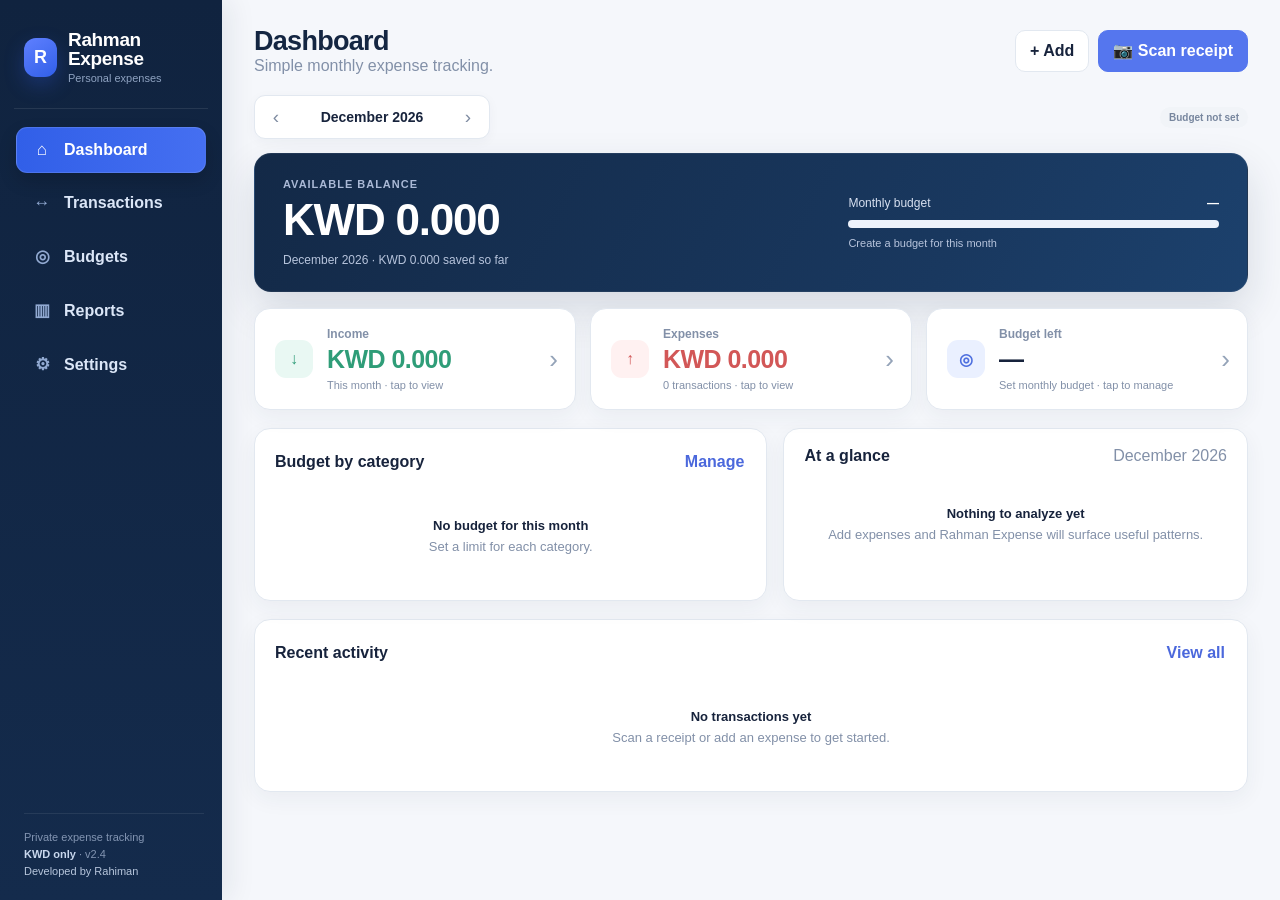
==== index.html @ 28bbaa5b "V4" ====
<!doctype html>
<html lang="en">
<head>
  <meta charset="utf-8" />
  <meta name="viewport" content="width=device-width, initial-scale=1, viewport-fit=cover" />
  <meta name="theme-color" content="#162947" />
  <meta http-equiv="Cache-Control" content="no-cache, no-store, must-revalidate" />
  <meta http-equiv="Pragma" content="no-cache" />
  <meta http-equiv="Expires" content="0" />
  <meta name="apple-mobile-web-app-capable" content="yes" />
  <meta name="apple-mobile-web-app-status-bar-style" content="default" />
  <meta name="apple-mobile-web-app-title" content="Rahman Expense" />
  <title>Rahman Expense — Personal Expense Manager</title>

  <!-- Rahman Expense deployment metadata. GitHub Pages serves this app from the /rahman-expense/ project path. -->
  <meta name="application-name" content="Rahman Expense" />
  <meta name="description" content="Rahman Expense personal expense manager — KWD only, responsive for iPhone and laptop. Developed by Rahiman." />
  <script>
    window.LEDGERLY_DEPLOYMENT = {
      app: 'Rahman Expense',
      version: '2.4',
      currency: 'KWD',
      hosting: 'GitHub Pages',
      projectHint: 'rahman-expense'
    };
  </script>
  <link rel="manifest" href="manifest.webmanifest?v=2.4" />
  <link rel="icon" href="icon.svg?v=2.4" type="image/svg+xml" />
  <link rel="stylesheet" href="styles.css?v=2.4" />
</head>
<body>
  <div id="app" class="app-shell" aria-live="polite"></div>
  <div id="modal-root"></div>
  <div id="toast-root" aria-live="assertive"></div>

  <script src="cloud-config.js?v=2.4"></script>
  <script src="app.js?v=2.4" defer></script>
</body>
</html>
---- styles.css ----
:root {
  color-scheme: light;
  --bg: #f4f7fb;
  --panel: #ffffff;
  --panel-soft: #f7f9fc;
  --text: #17233c;
  --muted: #8290a8;
  --border: #e2e8f0;
  --accent: #162947;
  --accent-2: #5576ee;
  --accent-soft: #eaf0ff;
  --green: #49b99a;
  --green-soft: #e9f8f3;
  --danger: #d25757;
  --danger-soft: #fff0f0;
  --success: #2f9d78;
  --warning: #d99b36;
  --shadow: 0 8px 24px rgba(31, 53, 84, .055);
  --radius: 16px;
  --safe-bottom: env(safe-area-inset-bottom, 0px);
  font-family: Inter, ui-sans-serif, -apple-system, BlinkMacSystemFont, "Segoe UI", sans-serif;
}

* { box-sizing: border-box; }
html, body { margin: 0; min-height: 100%; background: var(--bg); color: var(--text); }
body { -webkit-font-smoothing: antialiased; }
button, input, select, textarea { font: inherit; }
button { cursor: pointer; }
button:focus-visible, input:focus-visible, select:focus-visible, textarea:focus-visible { outline: 3px solid rgba(85,118,238,.2); outline-offset: 2px; }

.app-shell { min-height: 100vh; }
.layout { display: grid; grid-template-columns: 222px minmax(0, 1fr); min-height: 100vh; }
.sidebar { position: sticky; top: 0; height: 100vh; padding: 24px 16px; border-right: 1px solid var(--border); background: #fff; }
.brand { display: flex; align-items: center; gap: 11px; padding: 4px 8px 28px; }
.brand-mark { width: 39px; height: 39px; border-radius: 12px; display: grid; place-items: center; background: var(--accent); color: #fff; font-weight: 850; font-size: 18px; }
.brand h1 { font-size: 19px; line-height: 1; margin: 0; letter-spacing: -.35px; }
.brand p { margin: 4px 0 0; color: var(--muted); font-size: 11px; }
.nav { display: grid; gap: 5px; }
.nav-btn { width: 100%; border: 0; background: transparent; color: #687892; text-align: left; padding: 11px 12px; border-radius: 10px; display: flex; align-items: center; gap: 10px; font-weight: 680; min-height: 44px; }
.nav-btn:hover { background: var(--panel-soft); color: var(--text); }
.nav-btn.active { background: var(--accent-soft); color: #3f61d5; }
.nav-icon { width: 22px; text-align: center; font-size: 18px; }
.sidebar-footer { position: absolute; left: 24px; right: 18px; bottom: 20px; color: #9aa6b8; font-size: 11px; line-height: 1.55; }

.main { min-width: 0; width: 100%; max-width: 1380px; margin: 0 auto; padding: 26px 32px 96px; }
.topbar { display: flex; align-items: center; justify-content: space-between; gap: 18px; margin-bottom: 20px; }
.topbar h2 { margin: 0; font-size: 27px; letter-spacing: -.7px; }
.subtle { color: var(--muted); }
.actions { display: flex; flex-wrap: wrap; gap: 9px; }
.btn { border: 1px solid var(--border); background: #fff; color: var(--text); padding: 10px 14px; border-radius: 10px; font-weight: 720; min-height: 42px; }
.btn:hover { border-color: #cfd8e6; background: #fbfcfe; }
.btn.primary { border-color: var(--accent-2); background: var(--accent-2); color: #fff; }
.btn.soft { background: var(--accent-soft); color: #4263d6; border-color: transparent; }
.btn.danger { background: var(--danger-soft); color: var(--danger); border-color: transparent; }
.btn.icon { width: 42px; padding: 0; display: grid; place-items: center; }
.btn:disabled { opacity: .5; cursor: not-allowed; }
.text-btn { border: 0; background: transparent; color: #4b68dc; font-weight: 750; padding: 6px 2px; }

.dashboard-month { display: flex; align-items: center; justify-content: space-between; gap: 12px; margin-bottom: 14px; }
.month-switch { display: inline-flex; align-items: center; gap: 6px; background: #fff; border: 1px solid var(--border); border-radius: 11px; padding: 4px; }
.month-switch button { border: 0; background: transparent; width: 34px; height: 34px; border-radius: 8px; color: #7d8aa0; font-size: 19px; }
.month-switch button:hover { background: var(--panel-soft); color: var(--text); }
.month-label { min-width: 146px; text-align: center; font-weight: 760; font-size: 14px; }

.overview-card { background: var(--accent); color: #fff; border-radius: 17px; padding: 24px 28px; display: grid; grid-template-columns: minmax(0,1fr) minmax(300px,.7fr); gap: 36px; align-items: center; }
.eyebrow { color: #aab9d6; font-size: 11px; font-weight: 800; letter-spacing: .09em; }
.overview-value { margin-top: 6px; font-size: clamp(31px, 4vw, 44px); font-weight: 820; letter-spacing: -1.2px; line-height: 1.1; overflow-wrap: anywhere; }
.overview-note { color: #b7c4dc; font-size: 12px; margin-top: 9px; }
.overview-progress-head { display: flex; align-items: center; justify-content: space-between; gap: 14px; color: #d8e1f1; font-size: 12px; margin-bottom: 10px; }
.overview-progress-head strong { color: #fff; }
.overview-progress { height: 8px; background: #edf2fb; border-radius: 99px; overflow: hidden; }
.overview-progress > i { display: block; height: 100%; border-radius: inherit; background: var(--green); }
.overview-progress > i.warning { background: #e7b65f; }
.overview-progress > i.over { background: #ea7e7e; }
.overview-progress-note { margin-top: 9px; color: #b7c4dc; font-size: 11px; }

.summary-grid { display: grid; grid-template-columns: repeat(3, minmax(0,1fr)); gap: 14px; margin-top: 16px; }
.summary-card { min-width: 0; background: #fff; border: 1px solid var(--border); border-radius: var(--radius); padding: 18px 20px; display: flex; align-items: center; gap: 14px; box-shadow: var(--shadow); }
.summary-icon { width: 38px; height: 38px; flex: 0 0 auto; border-radius: 11px; display: grid; place-items: center; font-weight: 900; }
.summary-icon.income { background: var(--green-soft); color: var(--success); }
.summary-icon.expense { background: #fff1f1; color: var(--danger); }
.summary-icon.budget { background: var(--accent-soft); color: #4e6fdf; }
.summary-value { margin-top: 4px; font-size: clamp(18px,2.4vw,25px); font-weight: 820; letter-spacing: -.55px; overflow-wrap: anywhere; }
.summary-note { margin-top: 5px; color: var(--muted); font-size: 11px; }

.grid { display: grid; gap: 16px; }
.grid.stats { grid-template-columns: repeat(4, minmax(0, 1fr)); }
.grid.two { grid-template-columns: minmax(0, 1.05fr) minmax(300px, .95fr); }
.grid.three { grid-template-columns: repeat(3, minmax(0, 1fr)); }
.card { background: #fff; border: 1px solid var(--border); border-radius: var(--radius); padding: 18px 20px; box-shadow: var(--shadow); min-width: 0; }
.card h3 { margin: 0 0 14px; font-size: 16px; }
.metric-label { color: var(--muted); font-size: 12px; font-weight: 650; }
.metric { margin-top: 7px; font-size: clamp(21px, 3vw, 29px); line-height: 1.08; font-weight: 820; letter-spacing: -.8px; overflow-wrap: anywhere; }
.metric.negative, .negative { color: var(--danger); }
.metric.positive, .positive { color: var(--success); }
.metric-note { margin-top: 8px; color: var(--muted); font-size: 11px; }

.section { margin-top: 18px; }
.section-head { display: flex; align-items: center; justify-content: space-between; gap: 12px; margin: 0 0 13px; }
.section-head h3 { margin: 0; font-size: 16px; }
.compact-note { margin-top: 8px; font-size: 11px; }

.progress { height: 8px; background: #edf1f6; border-radius: 99px; overflow: hidden; }
.progress > i { display: block; height: 100%; border-radius: inherit; background: var(--green); }
.progress > i.warning { background: var(--warning); }
.progress > i.over { background: var(--danger); }
.progress-row { display: grid; grid-template-columns: minmax(118px,1fr) 1.5fr minmax(140px,.8fr); gap: 12px; align-items: center; margin: 15px 0; }
.progress-row .name { font-weight: 680; overflow: hidden; text-overflow: ellipsis; white-space: nowrap; font-size: 13px; }
.progress-row .amount { text-align: right; font-size: 11px; color: var(--muted); white-space: nowrap; }

.list { display: grid; }
.tx-row { display: grid; grid-template-columns: 42px minmax(0,1fr) auto auto; gap: 12px; align-items: center; padding: 12px 0; border-bottom: 1px solid #edf1f5; }
.tx-row:last-child { border-bottom: 0; }
.tx-icon { width: 40px; height: 40px; border-radius: 11px; display: grid; place-items: center; background: #f3f6fa; font-size: 18px; }
.tx-title { font-weight: 750; white-space: nowrap; overflow: hidden; text-overflow: ellipsis; font-size: 13px; }
.tx-meta { color: var(--muted); font-size: 11px; margin-top: 3px; white-space: nowrap; overflow: hidden; text-overflow: ellipsis; }
.tx-amount { font-weight: 790; white-space: nowrap; font-size: 13px; }
.tx-amount.expense { color: var(--danger); }
.tx-amount.income { color: var(--success); }
.mini-menu { border: 0; background: transparent; color: var(--muted); width: 34px; height: 34px; border-radius: 9px; }
.mini-menu:hover { background: var(--panel-soft); }

.empty { padding: 28px 15px; text-align: center; color: var(--muted); font-size: 13px; }
.empty b { display: block; color: var(--text); margin-bottom: 6px; }
.filters { display: grid; grid-template-columns: 1fr 170px 180px; gap: 10px; margin-bottom: 14px; }
.field { display: grid; gap: 6px; }
.field label { font-size: 11px; color: var(--muted); font-weight: 720; }
.input, .select, .textarea { width: 100%; border: 1px solid var(--border); background: #fff; color: var(--text); border-radius: 10px; padding: 10px 11px; min-height: 42px; font-size: 16px; }
.textarea { min-height: 84px; resize: vertical; }

.budget-table { width: 100%; border-collapse: collapse; }
.budget-table th, .budget-table td { text-align: left; padding: 12px 10px; border-bottom: 1px solid #edf1f5; vertical-align: middle; }
.budget-table th { color: var(--muted); font-size: 11px; font-weight: 760; }
.budget-table td { font-size: 13px; }
.budget-table td:last-child, .budget-table th:last-child { text-align: right; }
.budget-input { max-width: 140px; text-align: right; }
.status-pill { display: inline-flex; align-items: center; gap: 6px; border-radius: 999px; padding: 5px 9px; font-size: 10px; font-weight: 760; background: #f1f4f8; color: #77869e; white-space: nowrap; }
.status-pill.good { background: var(--green-soft); color: var(--success); }
.status-pill.warn { background: #fff6e7; color: #b3791f; }
.status-pill.over { background: var(--danger-soft); color: var(--danger); }

.donut-wrap { display: flex; align-items: center; gap: 24px; min-width: 0; }
.donut { width: 170px; aspect-ratio: 1; border-radius: 50%; display: grid; place-items: center; position: relative; flex: 0 0 auto; background: conic-gradient(#e7ece9 0 100%); }
.donut::after { content: ''; width: 102px; aspect-ratio: 1; border-radius: 50%; background: #fff; position: absolute; }
.donut-center { position: relative; z-index: 1; text-align: center; }
.donut-center b { display: block; font-size: 17px; }
.donut-center small { color: var(--muted); font-size: 10px; }
.legend { display: grid; gap: 9px; min-width: 0; }
.legend-row { display: grid; grid-template-columns: 9px minmax(0,1fr) auto; gap: 8px; align-items: center; font-size: 12px; }
.legend-dot { width: 9px; height: 9px; border-radius: 50%; }
.legend-name { white-space: nowrap; overflow: hidden; text-overflow: ellipsis; }
.legend-val { color: var(--muted); white-space: nowrap; }

.trend { height: 182px; display: flex; align-items: stretch; gap: 12px; padding-top: 10px; }
.trend-item { min-width: 0; flex: 1; display: grid; grid-template-rows: 1fr auto auto; gap: 6px; text-align: center; color: var(--muted); font-size: 10px; }
.trend-bar-wrap { display: flex; align-items: flex-end; justify-content: center; min-height: 115px; }
.trend-bar { width: min(34px, 70%); background: var(--accent-2); border-radius: 6px 6px 2px 2px; min-height: 2px; }
.trend-val { color: var(--text); font-weight: 700; font-size: 9px; overflow: hidden; text-overflow: ellipsis; }

.modal-backdrop { position: fixed; inset: 0; z-index: 50; background: rgba(17,31,52,.52); display: grid; place-items: center; padding: 18px; }
.modal { width: min(700px, 100%); max-height: 90vh; overflow: auto; background: #fff; border-radius: 20px; box-shadow: 0 30px 90px rgba(0,0,0,.22); border: 1px solid rgba(255,255,255,.5); }
.modal-head { position: sticky; top: 0; z-index: 1; display: flex; align-items: center; justify-content: space-between; gap: 14px; padding: 17px 19px; border-bottom: 1px solid var(--border); background: rgba(255,255,255,.97); backdrop-filter: blur(12px); }
.modal-head h3 { margin: 0; font-size: 19px; }
.modal-body { padding: 19px; }
.modal-foot { position: sticky; bottom: 0; display: flex; justify-content: flex-end; gap: 10px; padding: 15px 19px calc(15px + var(--safe-bottom)); border-top: 1px solid var(--border); background: rgba(255,255,255,.97); backdrop-filter: blur(12px); }
.form-grid { display: grid; grid-template-columns: repeat(2, minmax(0,1fr)); gap: 13px; }
.form-grid .span2 { grid-column: 1 / -1; }
.segmented { display: grid; grid-template-columns: repeat(3, 1fr); gap: 5px; background: #f2f5f9; padding: 4px; border-radius: 11px; }
.segmented button { border: 0; border-radius: 8px; background: transparent; padding: 10px 7px; font-weight: 740; color: var(--muted); }
.segmented button.active { background: #fff; color: #4e6fdf; box-shadow: 0 1px 4px rgba(0,0,0,.06); }

.scan-box { border: 1px dashed #bdc8d8; background: #f8fafc; border-radius: 14px; padding: 14px; }
.scan-preview { display: grid; grid-template-columns: 106px minmax(0,1fr); gap: 14px; align-items: center; }
.scan-preview img { width: 106px; height: 106px; object-fit: cover; border-radius: 11px; background: #f1f4f8; }
.scan-status { color: var(--muted); font-size: 12px; line-height: 1.45; }
.scan-status strong { color: var(--text); }
.toast { position: fixed; right: 18px; bottom: calc(18px + var(--safe-bottom)); z-index: 80; max-width: min(390px, calc(100vw - 36px)); background: var(--accent); color: #fff; border-radius: 11px; padding: 12px 14px; box-shadow: var(--shadow); font-weight: 650; font-size: 13px; }

.settings-grid { display: grid; grid-template-columns: repeat(2,minmax(0,1fr)); gap: 16px; }
.setting-row { display: flex; justify-content: space-between; gap: 14px; align-items: center; padding: 12px 0; border-bottom: 1px solid #edf1f5; }
.setting-row:last-child { border-bottom: 0; }
.switch { position: relative; width: 46px; height: 27px; flex: 0 0 auto; }
.switch input { opacity: 0; position: absolute; }
.switch span { position: absolute; inset: 0; border-radius: 99px; background: #cad4e0; transition: .2s; }
.switch span::after { content: ''; position: absolute; width: 21px; height: 21px; border-radius: 50%; background: #fff; top: 3px; left: 3px; transition: .2s; box-shadow: 0 1px 5px rgba(0,0,0,.16); }
.switch input:checked + span { background: var(--accent-2); }
.switch input:checked + span::after { transform: translateX(19px); }
.mobile-nav { display: none; }

@media (max-width: 1050px) {
  .layout { grid-template-columns: 1fr; }
  .sidebar { display: none; }
  .main { max-width: none; padding: 20px 20px 100px; }
  .grid.stats { grid-template-columns: repeat(2, minmax(0,1fr)); }
  .grid.two { grid-template-columns: 1fr; }
  .overview-card { grid-template-columns: minmax(0,1fr) minmax(260px,.8fr); }
  .mobile-nav { position: fixed; display: grid; grid-template-columns: repeat(5, 1fr); left: 0; right: 0; bottom: 0; z-index: 40; border-top: 1px solid var(--border); background: rgba(255,255,255,.97); backdrop-filter: blur(16px); padding: 6px 8px calc(6px + var(--safe-bottom)); }
  .mobile-nav button { border: 0; background: transparent; color: #8390a6; border-radius: 10px; min-height: 49px; font-size: 9px; font-weight: 730; }
  .mobile-nav button span { display: block; font-size: 19px; line-height: 1.05; margin-bottom: 3px; }
  .mobile-nav button.active { color: #4e6fdf; background: var(--accent-soft); }
}

@media (max-width: 720px) {
  .main { padding: 15px 13px 94px; }
  .topbar { align-items: flex-start; flex-direction: column; gap: 12px; }
  .topbar h2 { font-size: 23px; }
  .actions { width: 100%; }
  .actions .btn { flex: 1 1 0; }
  .dashboard-month { align-items: stretch; flex-direction: column; }
  .month-switch { width: 100%; justify-content: space-between; }
  .month-label { min-width: 0; flex: 1; }
  .dashboard-month > .status-pill { align-self: flex-start; }
  .overview-card { grid-template-columns: 1fr; gap: 22px; padding: 21px 18px; }
  .overview-value { font-size: 32px; }
  .summary-grid { grid-template-columns: 1fr; gap: 9px; }
  .summary-card { padding: 14px 15px; }
  .summary-value { font-size: 21px; }
  .grid.stats { grid-template-columns: 1fr 1fr; gap: 9px; }
  .grid.three, .settings-grid { grid-template-columns: 1fr; }
  .card { border-radius: 14px; padding: 15px; }
  .metric { font-size: 20px; }
  .filters { grid-template-columns: 1fr; }
  .form-grid { grid-template-columns: 1fr; }
  .form-grid .span2 { grid-column: auto; }
  .tx-row { grid-template-columns: 40px minmax(0,1fr) auto; gap: 9px; }
  .tx-row .mini-menu { display: none; }
  .tx-amount { font-size: 12px; }
  .donut-wrap { align-items: flex-start; flex-direction: column; }
  .donut { width: 150px; align-self: center; }
  .progress-row { grid-template-columns: minmax(110px,1fr) 1.3fr; gap: 8px; }
  .progress-row .amount { grid-column: 1 / -1; text-align: left; margin-top: -3px; }
  .budget-table thead { display: none; }
  .budget-table, .budget-table tbody, .budget-table tr, .budget-table td { display: block; width: 100%; }
  .budget-table tr { padding: 11px 0; border-bottom: 1px solid var(--border); }
  .budget-table td { border: 0; padding: 5px 0; text-align: left !important; }
  .budget-table td[data-label]::before { content: attr(data-label); display: inline-block; min-width: 96px; color: var(--muted); font-size: 11px; }
  .budget-input { max-width: 155px; }
  .scan-preview { grid-template-columns: 78px minmax(0,1fr); }
  .scan-preview img { width: 78px; height: 78px; }
  .modal-backdrop { padding: 0; align-items: end; }
  .modal { width: 100%; max-height: 94vh; border-radius: 20px 20px 0 0; }
  .modal-head, .modal-body, .modal-foot { padding-left: 15px; padding-right: 15px; }
  .modal-foot .btn { flex: 1; }
  .toast { right: 12px; bottom: calc(78px + var(--safe-bottom)); max-width: calc(100vw - 24px); }
}

@media (max-width: 390px) {
  .grid.stats { grid-template-columns: 1fr; }
  .overview-value { font-size: 29px; }
  .mobile-nav { padding-left: 4px; padding-right: 4px; }
  .mobile-nav button { font-size: 8px; }
  .scan-preview { grid-template-columns: 1fr; }
}

@media print {
  .sidebar, .mobile-nav, .topbar .actions, .dashboard-month .status-pill, .text-btn, .btn { display: none !important; }
  .layout { display: block; }
  .main { max-width: none; padding: 0; }
  body { background: #fff; }
  .card, .summary-card, .overview-card { box-shadow: none; break-inside: avoid; }
}

/* Ledgerly v1.6 — professional navigation and dashboard refinement */
:root {
  --sidebar-bg: #10233f;
  --sidebar-bg-2: #142b4c;
  --sidebar-text: #dbe6f7;
  --sidebar-muted: #8395b2;
  --sidebar-hover: rgba(255,255,255,.075);
  --sidebar-active: #315fe8;
  --sidebar-active-soft: rgba(49,95,232,.22);
}

/* Desktop left navigation */
.sidebar {
  border-right: 0;
  background: linear-gradient(180deg, var(--sidebar-bg) 0%, var(--sidebar-bg-2) 100%);
  box-shadow: 8px 0 26px rgba(20,39,68,.08);
}
.brand {
  margin: -2px -2px 18px;
  padding: 8px 10px 24px;
  border-bottom: 1px solid rgba(255,255,255,.09);
}
.brand-mark {
  background: linear-gradient(145deg, #5f80ff, #315fe8);
  color: #fff;
  box-shadow: 0 8px 20px rgba(49,95,232,.28);
}
.brand h1 { color: #fff; }
.brand p { color: #8fa3c1; }
.nav { gap: 7px; }
.nav-btn {
  color: var(--sidebar-text);
  border: 1px solid transparent;
  padding: 12px 13px;
  border-radius: 11px;
  font-weight: 680;
  transition: background .16s ease, color .16s ease, border-color .16s ease, transform .16s ease;
}
.nav-btn:hover {
  background: var(--sidebar-hover);
  color: #fff;
  border-color: rgba(255,255,255,.055);
}
.nav-btn.active {
  color: #fff;
  background: linear-gradient(90deg, var(--sidebar-active) 0%, #456ff1 100%);
  border-color: rgba(255,255,255,.12);
  box-shadow: 0 8px 18px rgba(0,0,0,.16);
}
.nav-icon {
  width: 24px;
  color: #91a9d1;
  font-size: 17px;
}
.nav-btn.active .nav-icon { color: #fff; }
.sidebar-footer {
  color: var(--sidebar-muted);
  border-top: 1px solid rgba(255,255,255,.08);
  padding-top: 15px;
}
.sidebar-footer b { color: #c9d8ee; }

/* Dashboard surfaces */
.main { background: #f5f7fb; }
.overview-card {
  background: linear-gradient(118deg, #132947 0%, #19385f 70%, #1c416d 100%);
  box-shadow: 0 18px 42px rgba(18,40,70,.14);
  border: 1px solid rgba(255,255,255,.06);
}
.summary-card,
.card {
  box-shadow: 0 7px 22px rgba(28,48,77,.055);
}
.summary-card {
  transition: transform .16s ease, box-shadow .16s ease, border-color .16s ease;
}
@media (hover:hover) and (pointer:fine) {
  .summary-card:hover {
    transform: translateY(-2px);
    border-color: #d8e0eb;
    box-shadow: 0 12px 28px rgba(28,48,77,.085);
  }
}
.topbar h2 { color: #142642; font-weight: 820; }
.month-switch { box-shadow: 0 3px 12px rgba(29,49,78,.04); }

/* Mobile keeps the same professional identity without a heavy sidebar */
@media (max-width: 1050px) {
  .main { background: var(--bg); }
  .mobile-nav {
    border-top-color: #dce3ed;
    box-shadow: 0 -8px 24px rgba(23,43,72,.07);
  }
  .mobile-nav button.active {
    color: #315fe8;
    background: #eaf0ff;
  }
}

/* v1.7 private cross-device sync */
.sync-card { border-color: #dce5f2; }
.sync-head { display:flex; align-items:flex-start; justify-content:space-between; gap:16px; }
.sync-head h3 { margin-bottom:0; }
.sync-form { display:grid; grid-template-columns:1.1fr 1.35fr 1fr; gap:12px; margin-top:18px; }
.sync-meta { display:flex; flex-wrap:wrap; gap:10px 22px; margin-top:14px; padding-top:13px; border-top:1px solid var(--border); color:var(--muted); font-size:11px; }
.privacy-note { margin-top:14px; padding:11px 12px; border-radius:11px; background:#f6f8fb; color:#65738a; font-size:11px; line-height:1.5; }
@media (max-width: 800px) { .sync-form { grid-template-columns:1fr; } .sync-head { flex-direction:column; } }


/* Rahman Expense v2.4 — mobile identity, drill-down cards, and camera reliability */
.mobile-brandbar, .mobile-app-footer { display:none; }
.summary-link, .metric-card-link {
  appearance:none;
  width:100%;
  color:inherit;
  font:inherit;
  text-align:left;
  cursor:pointer;
  position:relative;
}
.summary-link { padding-right:42px; }
.summary-link .card-arrow {
  position:absolute;
  right:17px;
  top:50%;
  transform:translateY(-50%);
  color:#94a3b8;
  font-size:26px;
  font-weight:500;
}
.metric-card-link { border:1px solid var(--border); }
.summary-link:active, .metric-card-link:active { transform:translateY(1px); }
.about-card .about-line { display:flex; align-items:center; justify-content:space-between; gap:16px; padding:9px 0; border-bottom:1px solid #edf1f5; }
.about-card .about-line:last-child { border-bottom:0; }
.about-card .about-line span { color:var(--muted); }
.visually-hidden-file { position:fixed !important; left:-9999px !important; width:1px !important; height:1px !important; opacity:0 !important; pointer-events:none !important; }
.sidebar-footer span { color:#b7c6dc; }

@media (max-width:1050px) {
  .mobile-brandbar {
    display:flex;
    align-items:center;
    gap:10px;
    margin:0 0 16px;
    padding:10px 12px;
    border:1px solid #dde5f0;
    border-radius:14px;
    background:linear-gradient(135deg,#132947,#1b416f);
    color:#fff;
    box-shadow:0 8px 24px rgba(23,43,72,.08);
  }
  .mobile-brandmark {
    width:38px;
    height:38px;
    border-radius:11px;
    display:grid;
    place-items:center;
    flex:0 0 auto;
    background:linear-gradient(145deg,#5f80ff,#315fe8);
    font-weight:850;
    font-size:18px;
  }
  .mobile-brandcopy { min-width:0; display:flex; flex-direction:column; gap:2px; }
  .mobile-brandcopy strong { font-size:16px; line-height:1.1; }
  .mobile-brandcopy span { color:#b9c9e1; font-size:10px; line-height:1.35; white-space:normal; }
  .mobile-app-footer {
    display:block;
    text-align:center;
    color:#8b98ad;
    font-size:10px;
    line-height:1.5;
    padding:22px 10px 12px;
  }
  .mobile-app-footer span { color:#728198; }
}

@media (max-width:720px) {
  .mobile-brandbar { margin-bottom:13px; }
  .summary-link .card-arrow { right:14px; }
  .summary-link { min-height:112px; }
}
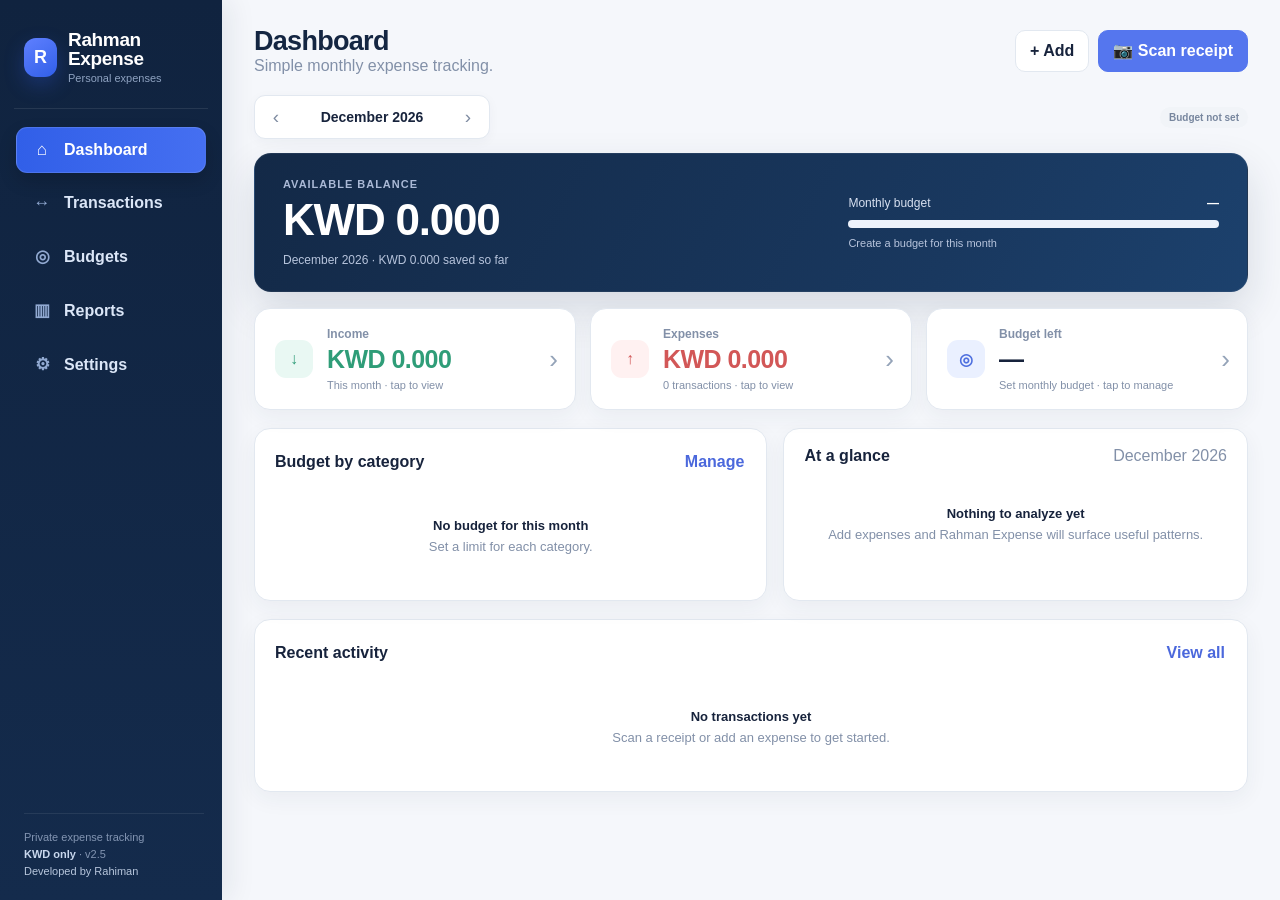
==== commit ec2b1d18: "v2.5" ====
--- a/index.html
+++ b/index.html
@@ -18,22 +18,22 @@
   <script>
     window.LEDGERLY_DEPLOYMENT = {
       app: 'Rahman Expense',
-      version: '2.4',
+      version: '2.5',
       currency: 'KWD',
       hosting: 'GitHub Pages',
       projectHint: 'rahman-expense'
     };
   </script>
-  <link rel="manifest" href="manifest.webmanifest?v=2.4" />
-  <link rel="icon" href="icon.svg?v=2.4" type="image/svg+xml" />
-  <link rel="stylesheet" href="styles.css?v=2.4" />
+  <link rel="manifest" href="manifest.webmanifest?v=2.5" />
+  <link rel="icon" href="icon.svg?v=2.5" type="image/svg+xml" />
+  <link rel="stylesheet" href="styles.css?v=2.5" />
 </head>
 <body>
   <div id="app" class="app-shell" aria-live="polite"></div>
   <div id="modal-root"></div>
   <div id="toast-root" aria-live="assertive"></div>
 
-  <script src="cloud-config.js?v=2.4"></script>
-  <script src="app.js?v=2.4" defer></script>
+  <script src="cloud-config.js?v=2.5"></script>
+  <script src="app.js?v=2.5" defer></script>
 </body>
 </html>
--- a/styles.css
+++ b/styles.css
@@ -441,3 +441,42 @@
   .summary-link .card-arrow { right:14px; }
   .summary-link { min-height:112px; }
 }
+
+/* Rahman Expense v2.5 — professional mobile navigation theme */
+@media (max-width: 1050px) {
+  .mobile-nav {
+    gap: 6px;
+    border-top: 1px solid rgba(255,255,255,.10);
+    background: linear-gradient(180deg, #10233f 0%, #142b4c 100%);
+    box-shadow: 0 -10px 28px rgba(11, 27, 49, .20);
+    padding: 8px 9px calc(8px + var(--safe-bottom));
+  }
+  .mobile-nav button {
+    color: #a9b9d0;
+    background: transparent;
+    border-radius: 12px;
+    min-height: 52px;
+    font-size: 9px;
+    font-weight: 760;
+    letter-spacing: .01em;
+    transition: background .16s ease, color .16s ease, transform .16s ease, box-shadow .16s ease;
+  }
+  .mobile-nav button span {
+    color: #b8c7dc;
+    font-size: 18px;
+    margin-bottom: 4px;
+  }
+  .mobile-nav button.active {
+    color: #fff;
+    background: linear-gradient(135deg, #315fe8 0%, #5278f4 100%);
+    box-shadow: 0 7px 18px rgba(49,95,232,.32), inset 0 0 0 1px rgba(255,255,255,.10);
+  }
+  .mobile-nav button.active span { color: #fff; }
+  .mobile-nav button:active { transform: translateY(1px); }
+}
+
+@media (max-width: 390px) {
+  .mobile-nav { gap: 3px; padding-left: 5px; padding-right: 5px; }
+  .mobile-nav button { min-height: 50px; font-size: 8px; border-radius: 10px; }
+  .mobile-nav button span { font-size: 17px; }
+}
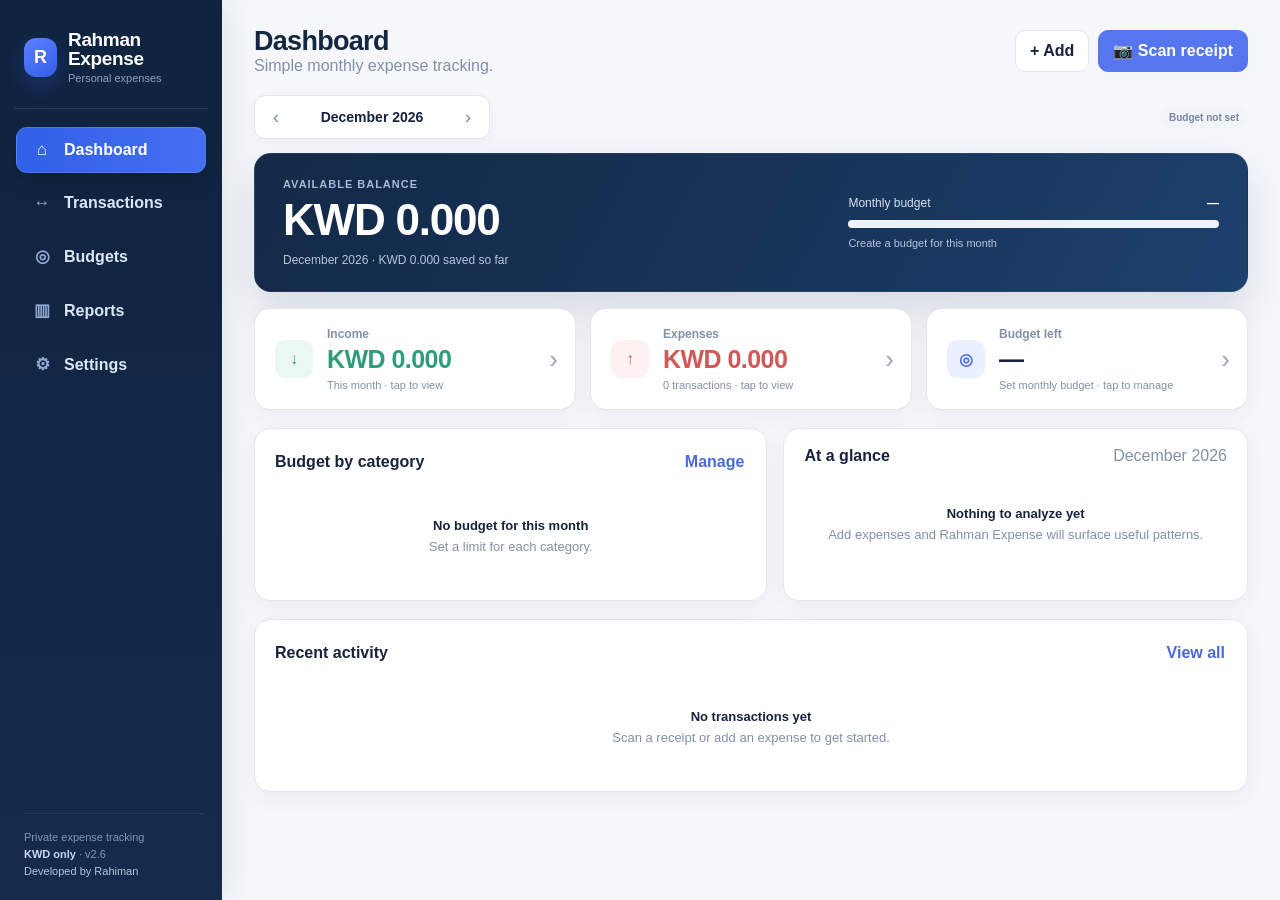
==== commit bf5508e0: "V2.6" ====
--- a/index.html
+++ b/index.html
@@ -18,22 +18,22 @@
   <script>
     window.LEDGERLY_DEPLOYMENT = {
       app: 'Rahman Expense',
-      version: '2.5',
+      version: '2.6',
       currency: 'KWD',
       hosting: 'GitHub Pages',
       projectHint: 'rahman-expense'
     };
   </script>
-  <link rel="manifest" href="manifest.webmanifest?v=2.5" />
-  <link rel="icon" href="icon.svg?v=2.5" type="image/svg+xml" />
-  <link rel="stylesheet" href="styles.css?v=2.5" />
+  <link rel="manifest" href="manifest.webmanifest?v=2.6" />
+  <link rel="icon" href="icon.svg?v=2.6" type="image/svg+xml" />
+  <link rel="stylesheet" href="styles.css?v=2.6" />
 </head>
 <body>
   <div id="app" class="app-shell" aria-live="polite"></div>
   <div id="modal-root"></div>
   <div id="toast-root" aria-live="assertive"></div>
 
-  <script src="cloud-config.js?v=2.5"></script>
-  <script src="app.js?v=2.5" defer></script>
+  <script src="cloud-config.js?v=2.6"></script>
+  <script src="app.js?v=2.6" defer></script>
 </body>
 </html>
--- a/styles.css
+++ b/styles.css
@@ -480,3 +480,35 @@
   .mobile-nav button { min-height: 50px; font-size: 8px; border-radius: 10px; }
   .mobile-nav button span { font-size: 17px; }
 }
+
+/* v2.6 statement import */
+.statement-modal.wide{width:min(1080px,100%)}
+.statement-processing{display:grid;justify-items:center;text-align:center;gap:10px;padding:38px 18px}
+.processing-spinner{width:34px;height:34px;border:4px solid #dbe5f2;border-top-color:var(--accent);border-radius:50%;animation:statement-spin .8s linear infinite}
+@keyframes statement-spin{to{transform:rotate(360deg)}}
+.statement-note{padding:12px 14px;border-radius:12px;background:#f3f6fb;border:1px solid var(--border);margin-bottom:14px;color:var(--muted)}
+.statement-review-list{display:grid;gap:9px}
+.statement-review-row{display:grid;grid-template-columns:28px minmax(220px,1fr) minmax(260px,.75fr) 120px;align-items:center;gap:12px;border:1px solid var(--border);border-radius:14px;padding:12px;background:#fff}
+.statement-review-row.is-duplicate{opacity:.58;background:#f7f8fa}
+.statement-check input{width:18px;height:18px}
+.statement-main{min-width:0}
+.statement-title{font-weight:800;color:var(--text)}
+.statement-meta,.statement-narration{font-size:12px;color:var(--muted);margin-top:3px;overflow-wrap:anywhere}
+.statement-narration{max-height:34px;overflow:hidden}
+.statement-controls{display:grid;grid-template-columns:1fr 1.2fr;gap:7px}
+.select.compact{padding:9px 10px;margin:0;min-width:0}
+.statement-amount{text-align:right;font-weight:850;white-space:nowrap}
+.pdf-file-preview{width:110px;height:110px;border-radius:12px;background:var(--panel-soft);display:grid;place-items:center;text-align:center;font-size:34px;padding:8px}
+.pdf-file-preview small{display:block;font-size:10px;color:var(--muted);max-width:90px;overflow:hidden;text-overflow:ellipsis;white-space:nowrap}
+@media(max-width:760px){
+ .statement-review-row{grid-template-columns:26px minmax(0,1fr) auto;gap:9px}
+ .statement-controls{grid-column:2/-1;grid-template-columns:1fr 1fr}
+ .statement-amount{grid-column:3;grid-row:1;text-align:right}
+ .statement-main{grid-column:2/3}
+ .statement-modal.wide{max-height:94vh}
+}
+@media(max-width:430px){
+ .statement-controls{grid-template-columns:1fr}
+ .statement-review-row{padding:10px}
+ .statement-amount{font-size:13px}
+}
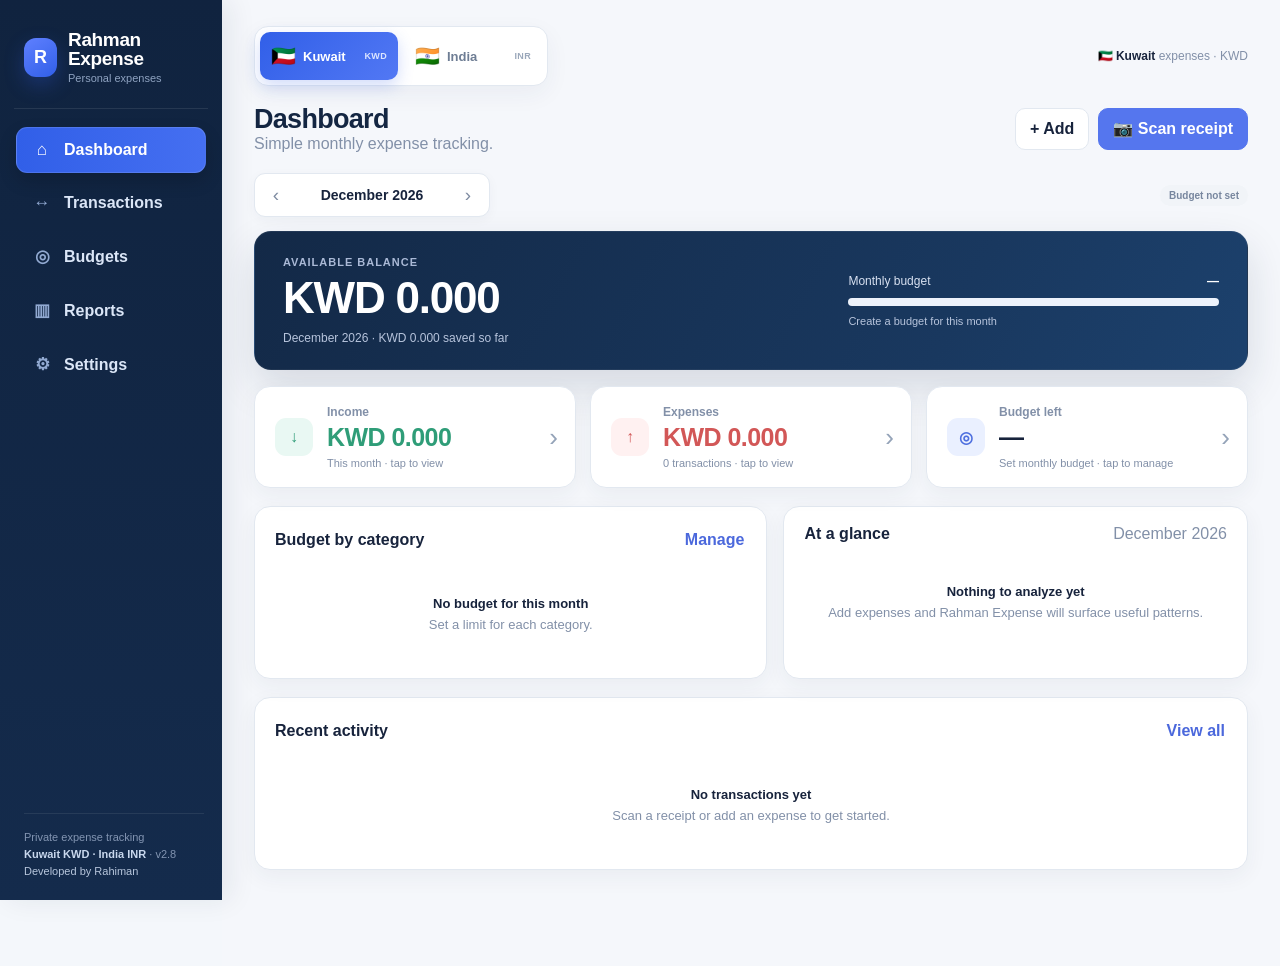
==== commit da8b119a: "V2.8" ====
--- a/index.html
+++ b/index.html
@@ -14,26 +14,26 @@
 
   <!-- Rahman Expense deployment metadata. GitHub Pages serves this app from the /rahman-expense/ project path. -->
   <meta name="application-name" content="Rahman Expense" />
-  <meta name="description" content="Rahman Expense personal expense manager — KWD only, responsive for iPhone and laptop. Developed by Rahiman." />
+  <meta name="description" content="Rahman Expense personal expense manager — separate Kuwait (KWD) and India (INR) expenses, budgets and reports. Developed by Rahiman." />
   <script>
     window.LEDGERLY_DEPLOYMENT = {
       app: 'Rahman Expense',
-      version: '2.6',
-      currency: 'KWD',
+      version: '2.8',
+      currencies: ['KWD','INR'],
       hosting: 'GitHub Pages',
       projectHint: 'rahman-expense'
     };
   </script>
-  <link rel="manifest" href="manifest.webmanifest?v=2.6" />
-  <link rel="icon" href="icon.svg?v=2.6" type="image/svg+xml" />
-  <link rel="stylesheet" href="styles.css?v=2.6" />
+  <link rel="manifest" href="manifest.webmanifest?v=2.8" />
+  <link rel="icon" href="icon.svg?v=2.8" type="image/svg+xml" />
+  <link rel="stylesheet" href="styles.css?v=2.8" />
 </head>
 <body>
   <div id="app" class="app-shell" aria-live="polite"></div>
   <div id="modal-root"></div>
   <div id="toast-root" aria-live="assertive"></div>
 
-  <script src="cloud-config.js?v=2.6"></script>
-  <script src="app.js?v=2.6" defer></script>
+  <script src="cloud-config.js?v=2.8"></script>
+  <script src="app.js?v=2.8" defer></script>
 </body>
 </html>
--- a/styles.css
+++ b/styles.css
@@ -512,3 +512,25 @@
  .statement-review-row{padding:10px}
  .statement-amount{font-size:13px}
 }
+
+.statement-direction{display:inline-flex;align-items:center;border-radius:999px;padding:2px 7px;font-size:10px;font-weight:850;letter-spacing:.02em}.statement-direction.is-debit{background:#fff0f0;color:#b83e48}.statement-direction.is-credit{background:#eaf9f2;color:#16845f}.statement-amount small{display:block;font-size:9px;line-height:1;color:var(--muted);margin-bottom:3px}
+
+/* v2.8 Kuwait / India country separation */
+.country-tabs-wrap { display:flex; align-items:center; justify-content:space-between; gap:12px; margin-bottom:18px; }
+.country-tabs { display:inline-grid; grid-template-columns:repeat(2,minmax(138px,1fr)); gap:6px; padding:5px; border:1px solid var(--border); border-radius:14px; background:#fff; box-shadow:var(--shadow); }
+.country-tab { min-width:0; min-height:48px; border:0; border-radius:10px; background:transparent; color:#6e7d94; display:grid; grid-template-columns:auto 1fr auto; align-items:center; gap:7px; padding:8px 11px; text-align:left; }
+.country-tab > span { font-size:20px; line-height:1; }
+.country-tab > b { color:inherit; font-size:13px; }
+.country-tab > small { color:#9aa7ba; font-size:9px; font-weight:800; letter-spacing:.04em; }
+.country-tab.active { background:linear-gradient(135deg,#315fe8 0%,#5278f4 100%); color:#fff; box-shadow:0 6px 16px rgba(49,95,232,.22); }
+.country-tab.active small { color:#dce5ff; }
+.country-context { color:var(--muted); font-size:12px; white-space:nowrap; }
+.country-context b { color:var(--text); }
+
+@media (max-width:720px){
+  .country-tabs-wrap { align-items:stretch; flex-direction:column; gap:7px; margin-bottom:14px; }
+  .country-tabs { width:100%; grid-template-columns:1fr 1fr; }
+  .country-tab { grid-template-columns:auto 1fr; min-height:46px; padding:7px 10px; }
+  .country-tab > small { grid-column:2; margin-top:-4px; }
+  .country-context { padding-left:3px; font-size:10px; }
+}
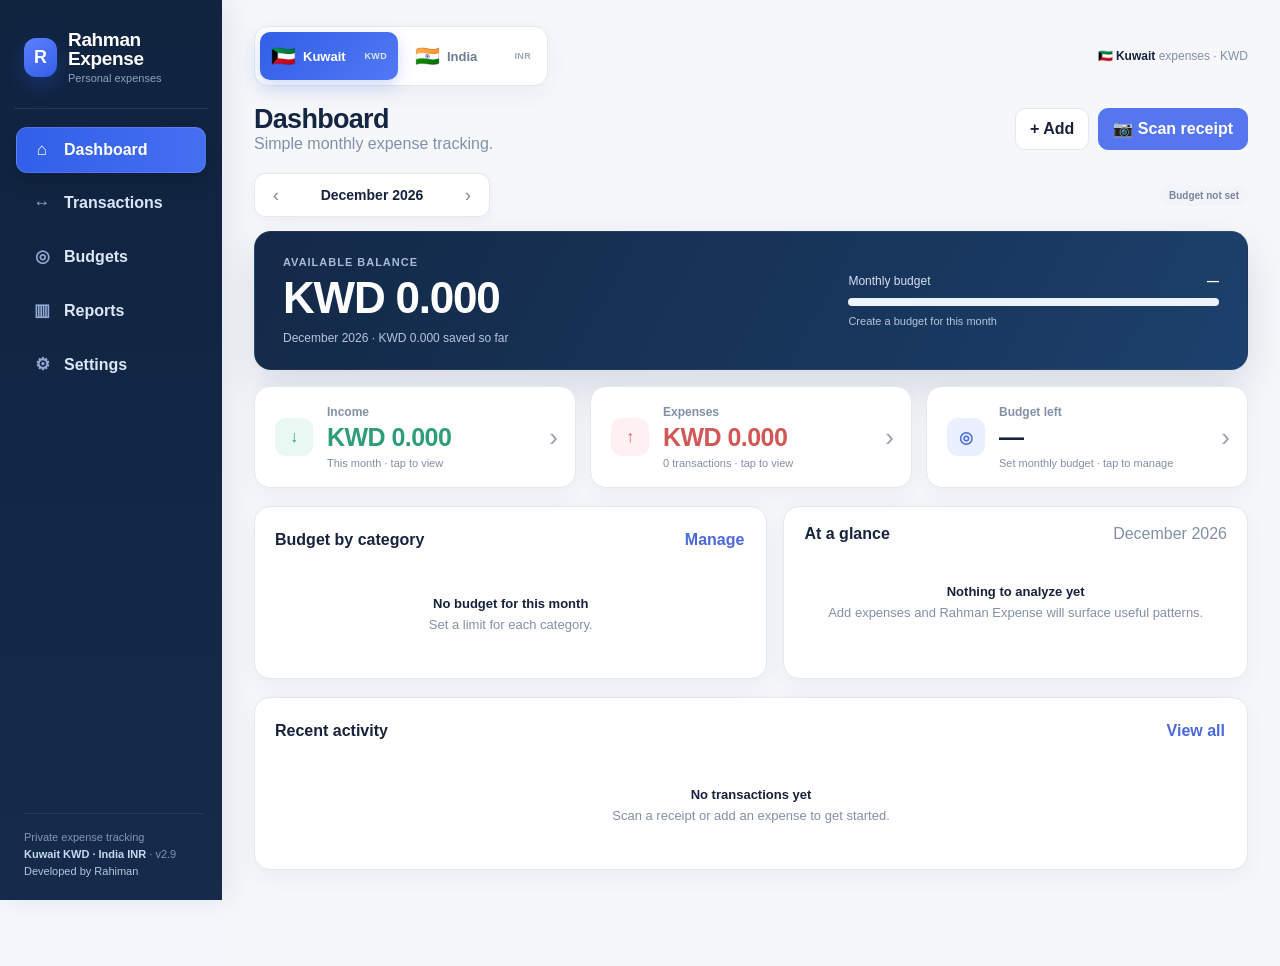
==== commit ad85905e: "V2.9" ====
--- a/index.html
+++ b/index.html
@@ -18,22 +18,22 @@
   <script>
     window.LEDGERLY_DEPLOYMENT = {
       app: 'Rahman Expense',
-      version: '2.8',
+      version: '2.9',
       currencies: ['KWD','INR'],
       hosting: 'GitHub Pages',
       projectHint: 'rahman-expense'
     };
   </script>
-  <link rel="manifest" href="manifest.webmanifest?v=2.8" />
-  <link rel="icon" href="icon.svg?v=2.8" type="image/svg+xml" />
-  <link rel="stylesheet" href="styles.css?v=2.8" />
+  <link rel="manifest" href="manifest.webmanifest?v=2.9" />
+  <link rel="icon" href="icon.svg?v=2.9" type="image/svg+xml" />
+  <link rel="stylesheet" href="styles.css?v=2.9" />
 </head>
 <body>
   <div id="app" class="app-shell" aria-live="polite"></div>
   <div id="modal-root"></div>
   <div id="toast-root" aria-live="assertive"></div>
 
-  <script src="cloud-config.js?v=2.8"></script>
-  <script src="app.js?v=2.8" defer></script>
+  <script src="cloud-config.js?v=2.9"></script>
+  <script src="app.js?v=2.9" defer></script>
 </body>
 </html>
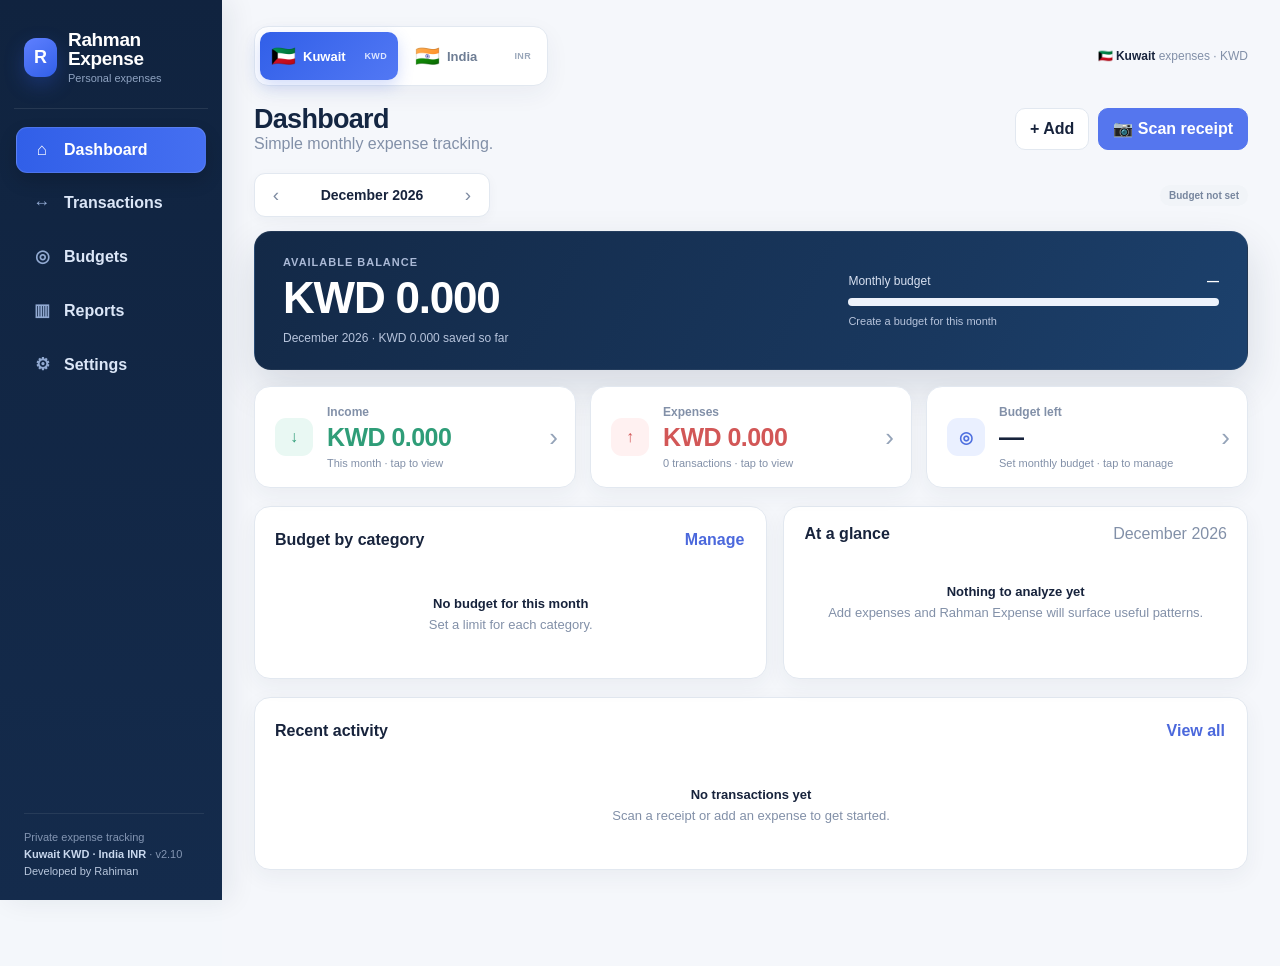
==== commit 7b2268a4: "V2.10" ====
--- a/index.html
+++ b/index.html
@@ -18,22 +18,22 @@
   <script>
     window.LEDGERLY_DEPLOYMENT = {
       app: 'Rahman Expense',
-      version: '2.9',
+      version: '2.10',
       currencies: ['KWD','INR'],
       hosting: 'GitHub Pages',
       projectHint: 'rahman-expense'
     };
   </script>
-  <link rel="manifest" href="manifest.webmanifest?v=2.9" />
-  <link rel="icon" href="icon.svg?v=2.9" type="image/svg+xml" />
-  <link rel="stylesheet" href="styles.css?v=2.9" />
+  <link rel="manifest" href="manifest.webmanifest?v=2.10" />
+  <link rel="icon" href="icon.svg?v=2.10" type="image/svg+xml" />
+  <link rel="stylesheet" href="styles.css?v=2.10" />
 </head>
 <body>
   <div id="app" class="app-shell" aria-live="polite"></div>
   <div id="modal-root"></div>
   <div id="toast-root" aria-live="assertive"></div>
 
-  <script src="cloud-config.js?v=2.9"></script>
-  <script src="app.js?v=2.9" defer></script>
+  <script src="cloud-config.js?v=2.10"></script>
+  <script src="app.js?v=2.10" defer></script>
 </body>
 </html>
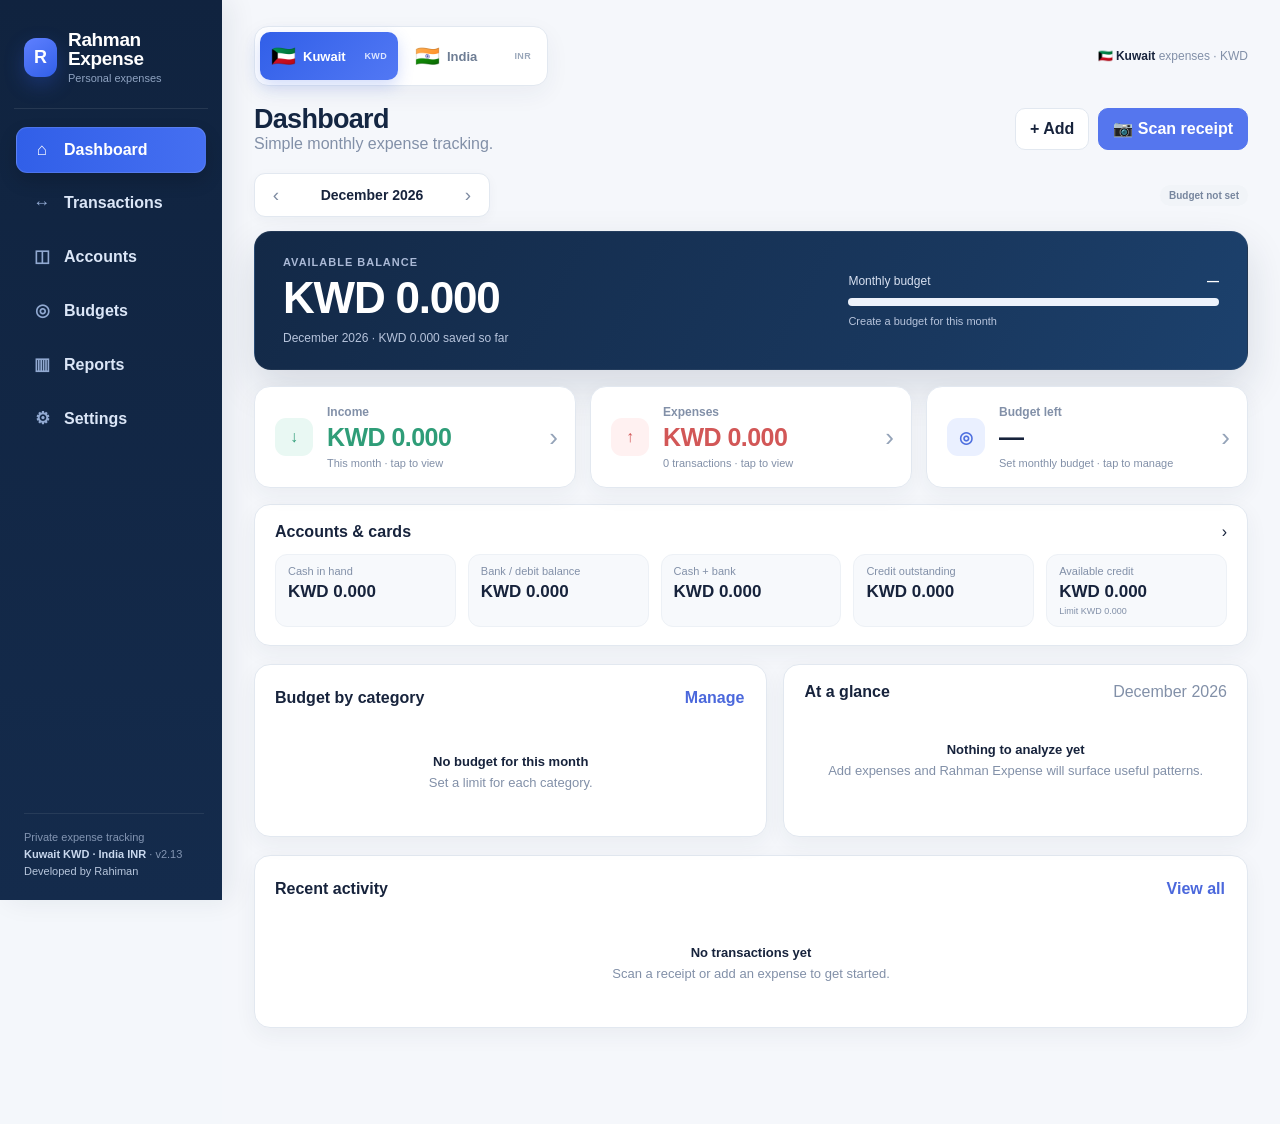
==== commit 22e0a328: "V2.13" ====
--- a/index.html
+++ b/index.html
@@ -18,22 +18,22 @@
   <script>
     window.LEDGERLY_DEPLOYMENT = {
       app: 'Rahman Expense',
-      version: '2.10',
+      version: '2.13',
       currencies: ['KWD','INR'],
       hosting: 'GitHub Pages',
       projectHint: 'rahman-expense'
     };
   </script>
-  <link rel="manifest" href="manifest.webmanifest?v=2.10" />
-  <link rel="icon" href="icon.svg?v=2.10" type="image/svg+xml" />
-  <link rel="stylesheet" href="styles.css?v=2.10" />
+  <link rel="manifest" href="manifest.webmanifest?v=2.13" />
+  <link rel="icon" href="icon.svg?v=2.13" type="image/svg+xml" />
+  <link rel="stylesheet" href="styles.css?v=2.13" />
 </head>
 <body>
   <div id="app" class="app-shell" aria-live="polite"></div>
   <div id="modal-root"></div>
   <div id="toast-root" aria-live="assertive"></div>
 
-  <script src="cloud-config.js?v=2.10"></script>
-  <script src="app.js?v=2.10" defer></script>
+  <script src="cloud-config.js?v=2.13"></script>
+  <script src="app.js?v=2.13" defer></script>
 </body>
 </html>
--- a/styles.css
+++ b/styles.css
@@ -534,3 +534,43 @@
   .country-tab > small { grid-column:2; margin-top:-4px; }
   .country-context { padding-left:3px; font-size:10px; }
 }
+
+/* Rahman Expense v2.12 — accounts, debit balances and credit limits */
+.account-overview-link{display:block;width:100%;margin-top:16px;text-align:left;color:inherit;cursor:pointer;border:1px solid var(--border);background:#fff}
+.account-mini-grid{display:grid;grid-template-columns:repeat(4,minmax(0,1fr));gap:12px}
+.account-mini-grid>div{padding:10px 12px;border-radius:12px;background:#f7f9fc;border:1px solid #edf1f6}
+.account-mini-grid span,.account-values span,.account-balance span{display:block;color:var(--muted);font-size:11px;margin-bottom:5px}
+.account-mini-grid b,.account-values b,.account-balance b{font-size:17px;color:var(--text)}
+.accounts-grid{display:grid;grid-template-columns:repeat(2,minmax(0,1fr));gap:14px}
+.account-card{border:1px solid var(--border);border-radius:16px;padding:18px;background:#fff;box-shadow:0 7px 22px rgba(28,48,77,.055);cursor:pointer}
+.account-card-head{display:flex;justify-content:space-between;align-items:flex-start;gap:12px}
+.account-card-head h3{margin:4px 0 2px}
+.account-values{display:grid;grid-template-columns:repeat(3,minmax(0,1fr));gap:10px;margin:16px 0 12px}
+.account-values>div,.account-balance{padding:12px;border-radius:12px;background:#f7f9fc;border:1px solid #edf1f6}
+.account-balance{margin-top:16px}
+.account-balance b{font-size:24px}
+.account-updated{margin-top:10px;font-size:10px}
+.accounts-summary{margin-bottom:18px}
+@media (max-width:1050px){
+  .mobile-nav{grid-template-columns:repeat(6,1fr)}
+  .mobile-nav button{font-size:8px;min-width:0;padding-left:2px;padding-right:2px}
+  .mobile-nav button span{font-size:16px}
+  .account-mini-grid{grid-template-columns:repeat(2,minmax(0,1fr))}
+  .accounts-grid{grid-template-columns:1fr}
+}
+@media (max-width:390px){
+  .mobile-nav button{font-size:7px}
+  .mobile-nav button span{font-size:15px}
+  .account-values{grid-template-columns:1fr}
+}
+
+/* Rahman Expense v2.12 — Kuwait cash/bank/credit separation */
+.account-mini-grid{grid-template-columns:repeat(5,minmax(0,1fr))}
+.account-mini-grid small{display:block;color:var(--muted);font-size:9px;margin-top:4px}
+.accounts-summary{grid-template-columns:repeat(4,minmax(0,1fr))}
+.account-group{margin-top:18px}
+.account-group-head{display:flex;align-items:center;justify-content:space-between;gap:12px;margin:0 0 10px}
+.account-group-head h3{margin:0}
+.account-group-head span{color:var(--muted);font-size:11px}
+@media(max-width:1100px){.account-mini-grid{grid-template-columns:repeat(2,minmax(0,1fr))}.accounts-summary{grid-template-columns:repeat(2,minmax(0,1fr))}}
+@media(max-width:720px){.account-mini-grid,.accounts-summary{grid-template-columns:1fr}.account-group{margin-top:14px}.account-group-head{padding:0 2px}}
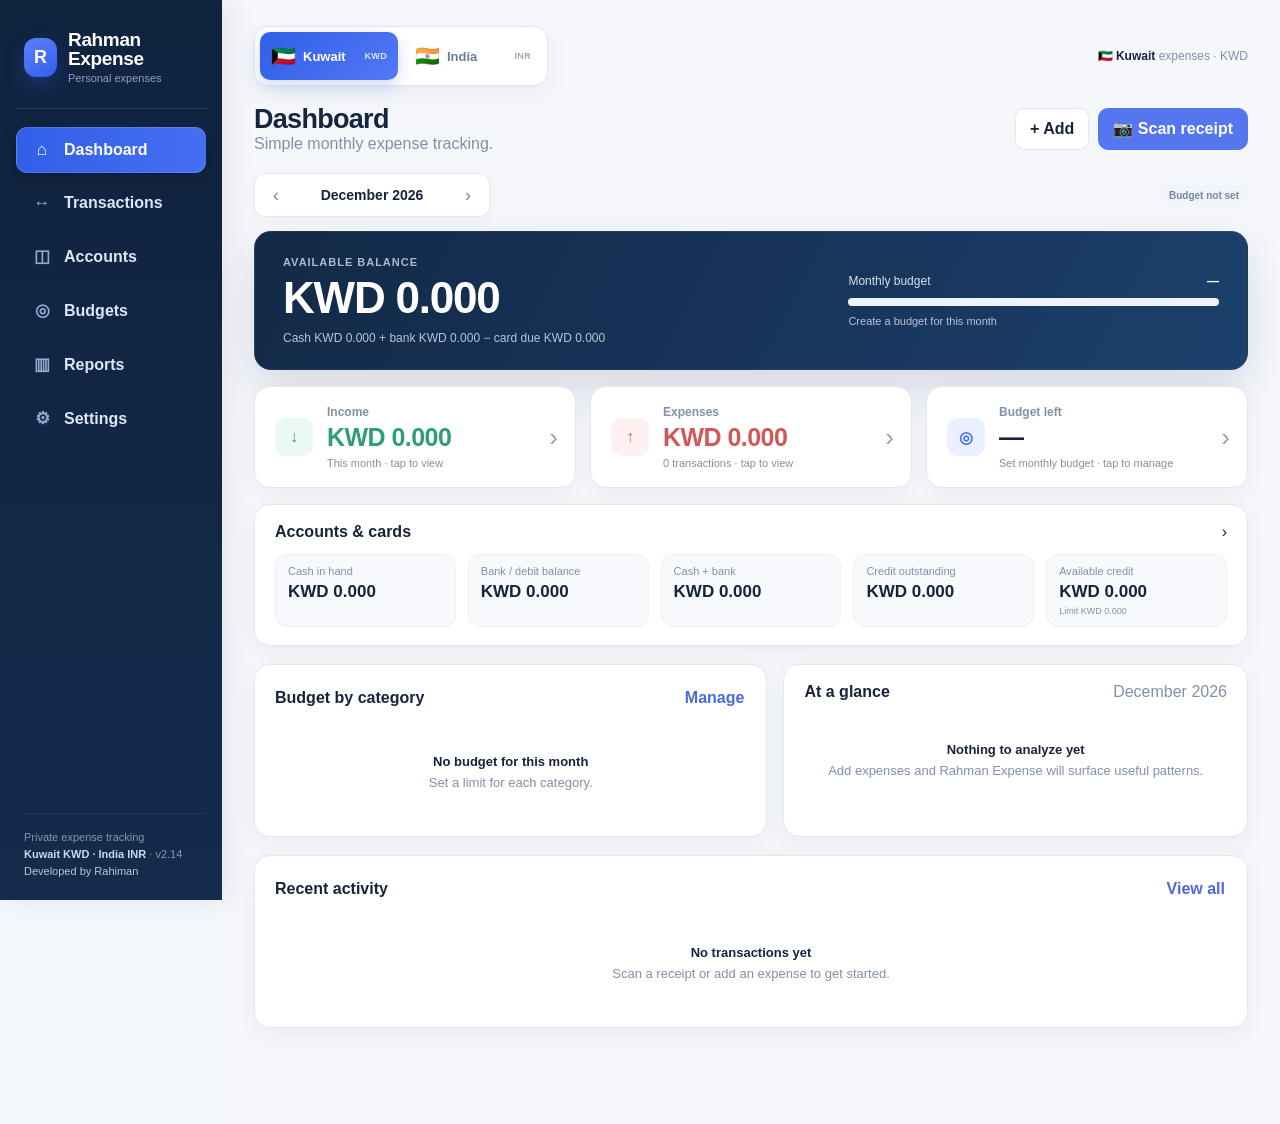
==== commit 11a20d48: "v2.14" ====
--- a/index.html
+++ b/index.html
@@ -18,22 +18,22 @@
   <script>
     window.LEDGERLY_DEPLOYMENT = {
       app: 'Rahman Expense',
-      version: '2.13',
+      version: '2.14',
       currencies: ['KWD','INR'],
       hosting: 'GitHub Pages',
       projectHint: 'rahman-expense'
     };
   </script>
-  <link rel="manifest" href="manifest.webmanifest?v=2.13" />
-  <link rel="icon" href="icon.svg?v=2.13" type="image/svg+xml" />
-  <link rel="stylesheet" href="styles.css?v=2.13" />
+  <link rel="manifest" href="manifest.webmanifest?v=2.14" />
+  <link rel="icon" href="icon.svg?v=2.14" type="image/svg+xml" />
+  <link rel="stylesheet" href="styles.css?v=2.14" />
 </head>
 <body>
   <div id="app" class="app-shell" aria-live="polite"></div>
   <div id="modal-root"></div>
   <div id="toast-root" aria-live="assertive"></div>
 
-  <script src="cloud-config.js?v=2.13"></script>
-  <script src="app.js?v=2.13" defer></script>
+  <script src="cloud-config.js?v=2.14"></script>
+  <script src="app.js?v=2.14" defer></script>
 </body>
 </html>
